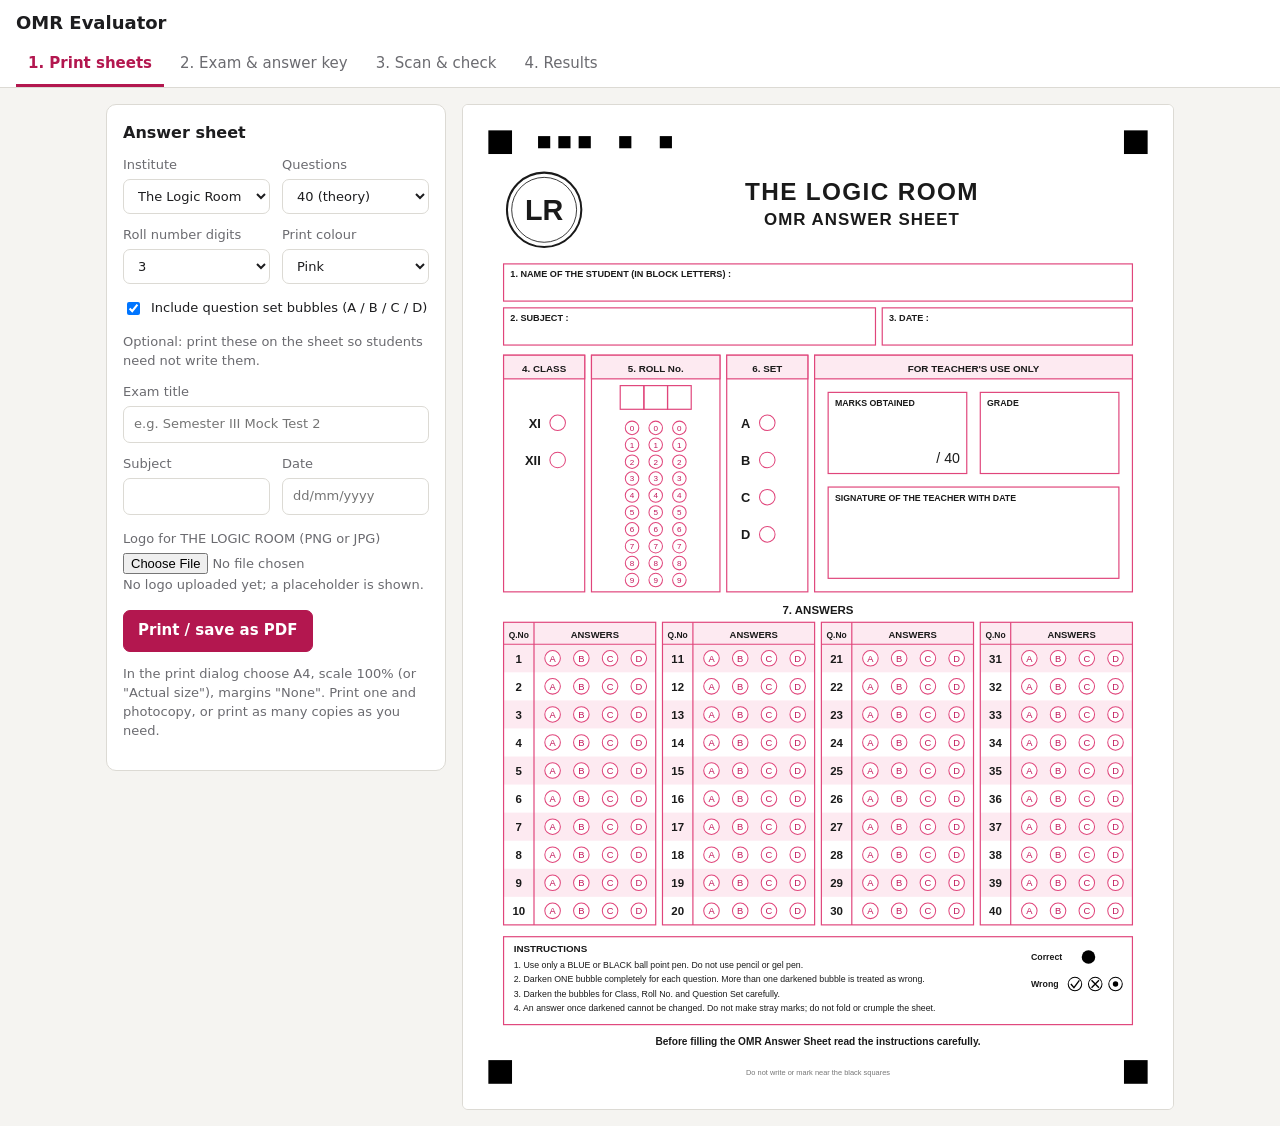
==== index.html @ fc364a1f "Add browser OMR evaluator: printable sheet, photo reader, marking and results Sheet maker for 35/40-" ====
<!doctype html>
<html lang="en">
<head>
<meta charset="utf-8">
<meta name="viewport" content="width=device-width, initial-scale=1">
<title>OMR Evaluator</title>
<link rel="stylesheet" href="css/style.css">
</head>
<body>
<header class="top no-print">
  <h1>OMR Evaluator</h1>
  <nav id="tabs">
    <button data-tab="sheet">1. Print sheets</button>
    <button data-tab="exam">2. Exam &amp; answer key</button>
    <button data-tab="scan">3. Scan &amp; check</button>
    <button data-tab="results">4. Results</button>
  </nav>
</header>
<main id="view" class="no-print"></main>
<div id="print-root"></div>
<script src="js/layout.js"></script>
<script src="js/sheet.js"></script>
<script src="js/scan.js"></script>
<script src="js/app.js"></script>
</body>
</html>
---- css/style.css ----
:root {
  --bg: #f5f4f1; --card: #fff; --ink: #1d1d1f; --muted: #6b6b70; --line: #dcdad4;
  --accent: #b3174f; --accent-soft: #fbe6ee; --ok: #1a7f43; --bad: #c62828; --warn: #a15c00; --warn-soft: #fff3d6;
}
* { box-sizing: border-box; }
body { margin: 0; background: var(--bg); color: var(--ink); font: 15px/1.45 system-ui, -apple-system, "Segoe UI", Roboto, sans-serif; }
.top { background: var(--card); border-bottom: 1px solid var(--line); padding: 10px 16px 0; position: sticky; top: 0; z-index: 5; }
.top h1 { margin: 0 0 8px; font-size: 18px; }
#tabs { display: flex; gap: 4px; overflow-x: auto; }
#tabs button { border: 0; background: none; padding: 9px 12px; font: inherit; color: var(--muted); border-bottom: 3px solid transparent; cursor: pointer; white-space: nowrap; }
#tabs button.on { color: var(--accent); border-color: var(--accent); font-weight: 600; }
main { max-width: 1100px; margin: 0 auto; padding: 16px; }
.card { background: var(--card); border: 1px solid var(--line); border-radius: 10px; padding: 16px; margin-bottom: 16px; }
.card h2 { margin: 0 0 12px; font-size: 16px; }
.grid { display: grid; grid-template-columns: repeat(auto-fit, minmax(170px, 1fr)); gap: 12px; }
label { display: block; font-size: 13px; color: var(--muted); }
label > input:not([type=checkbox]), label > select { display: block; width: 100%; margin-top: 4px; }
[hidden] { display: none !important; }
input, select, button { font: inherit; }
input[type=text], input[type=number], input[type=date], select { padding: 8px 10px; border: 1px solid var(--line); border-radius: 7px; background: #fff; color: var(--ink); min-width: 0; }
button.btn { padding: 9px 14px; border-radius: 7px; border: 1px solid var(--line); background: #fff; cursor: pointer; }
button.btn.primary { background: var(--accent); border-color: var(--accent); color: #fff; font-weight: 600; }
button.btn.danger { color: var(--bad); }
button.btn.small { padding: 4px 9px; font-size: 13px; }
.row { display: flex; gap: 10px; flex-wrap: wrap; align-items: center; }
.muted { color: var(--muted); font-size: 13px; }
.two { display: grid; grid-template-columns: minmax(0, 340px) minmax(0, 1fr); gap: 16px; align-items: start; }
@media (max-width: 800px) { .two { grid-template-columns: 1fr; } }
.preview { background: #fff; border: 1px solid var(--line); border-radius: 6px; overflow: hidden; }
.preview svg { display: block; width: 100%; height: auto; }

/* answer key and answer editors */
.keygrid { display: grid; grid-template-columns: repeat(auto-fill, minmax(150px, 1fr)); gap: 4px 14px; margin-top: 10px; }
.q { display: flex; align-items: center; gap: 3px; }
.q b { width: 26px; text-align: right; margin-right: 4px; font-size: 13px; }
.q button { width: 28px; height: 28px; border-radius: 50%; border: 1px solid var(--line); background: #fff; cursor: pointer; font-size: 12px; padding: 0; color: var(--muted); }
.q button.on { background: var(--ink); color: #fff; border-color: var(--ink); }
.q.right button.on { background: var(--ok); border-color: var(--ok); }
.q.wrong button.on { background: var(--bad); border-color: var(--bad); }
.q button.key { box-shadow: 0 0 0 2px var(--ok); }
.q.review b { background: var(--warn-soft); color: var(--warn); border-radius: 4px; }
.settabs button { padding: 5px 14px; border: 1px solid var(--line); background: #fff; cursor: pointer; }
.settabs button.on { background: var(--accent-soft); border-color: var(--accent); color: var(--accent); font-weight: 600; }

/* scanned sheets */
.sheetcard { display: grid; grid-template-columns: minmax(0, 300px) minmax(0, 1fr); gap: 16px; }
@media (max-width: 800px) { .sheetcard { grid-template-columns: 1fr; } }
.sheetcard img.page { width: 100%; border: 1px solid var(--line); border-radius: 6px; cursor: zoom-in; }
.sheetcard img.name { max-width: 100%; height: 44px; border: 1px solid var(--line); border-radius: 4px; display: block; margin-bottom: 6px; }
.score { font-size: 26px; font-weight: 700; }
.flag { background: var(--warn-soft); color: var(--warn); border-radius: 6px; padding: 6px 10px; font-size: 13px; margin: 6px 0; }
.err { background: #fdecec; color: var(--bad); border-radius: 6px; padding: 8px 10px; margin: 6px 0; }
.drop { border: 2px dashed var(--line); border-radius: 10px; padding: 22px; text-align: center; background: #fff; }
#zoom { position: fixed; inset: 0; background: rgba(0, 0, 0, .8); z-index: 20; overflow: auto; text-align: center; padding: 10px; cursor: zoom-out; }
#zoom img { max-width: none; width: min(1100px, 200vw); }

table { border-collapse: collapse; width: 100%; font-size: 14px; }
th, td { border-bottom: 1px solid var(--line); padding: 6px 8px; text-align: left; white-space: nowrap; }
th { font-size: 12px; color: var(--muted); text-transform: uppercase; letter-spacing: .03em; }
td.num, th.num { text-align: right; font-variant-numeric: tabular-nums; }
.scroll { overflow-x: auto; }
.bar { height: 8px; background: #eee; border-radius: 4px; min-width: 80px; }
.bar i { display: block; height: 100%; border-radius: 4px; background: var(--ok); }
tr.hard .bar i { background: var(--bad); }
.stats { display: grid; grid-template-columns: repeat(auto-fit, minmax(110px, 1fr)); gap: 10px; margin-bottom: 12px; }
.stats div { background: var(--bg); border-radius: 8px; padding: 10px; }
.stats b { display: block; font-size: 20px; }

#print-root { display: none; }
@media print {
  @page { size: A4; margin: 0; }
  .no-print { display: none !important; }
  body { background: #fff; }
  #print-root { display: block; }
  #print-root svg { display: block; width: 210mm; height: 297mm; }
}
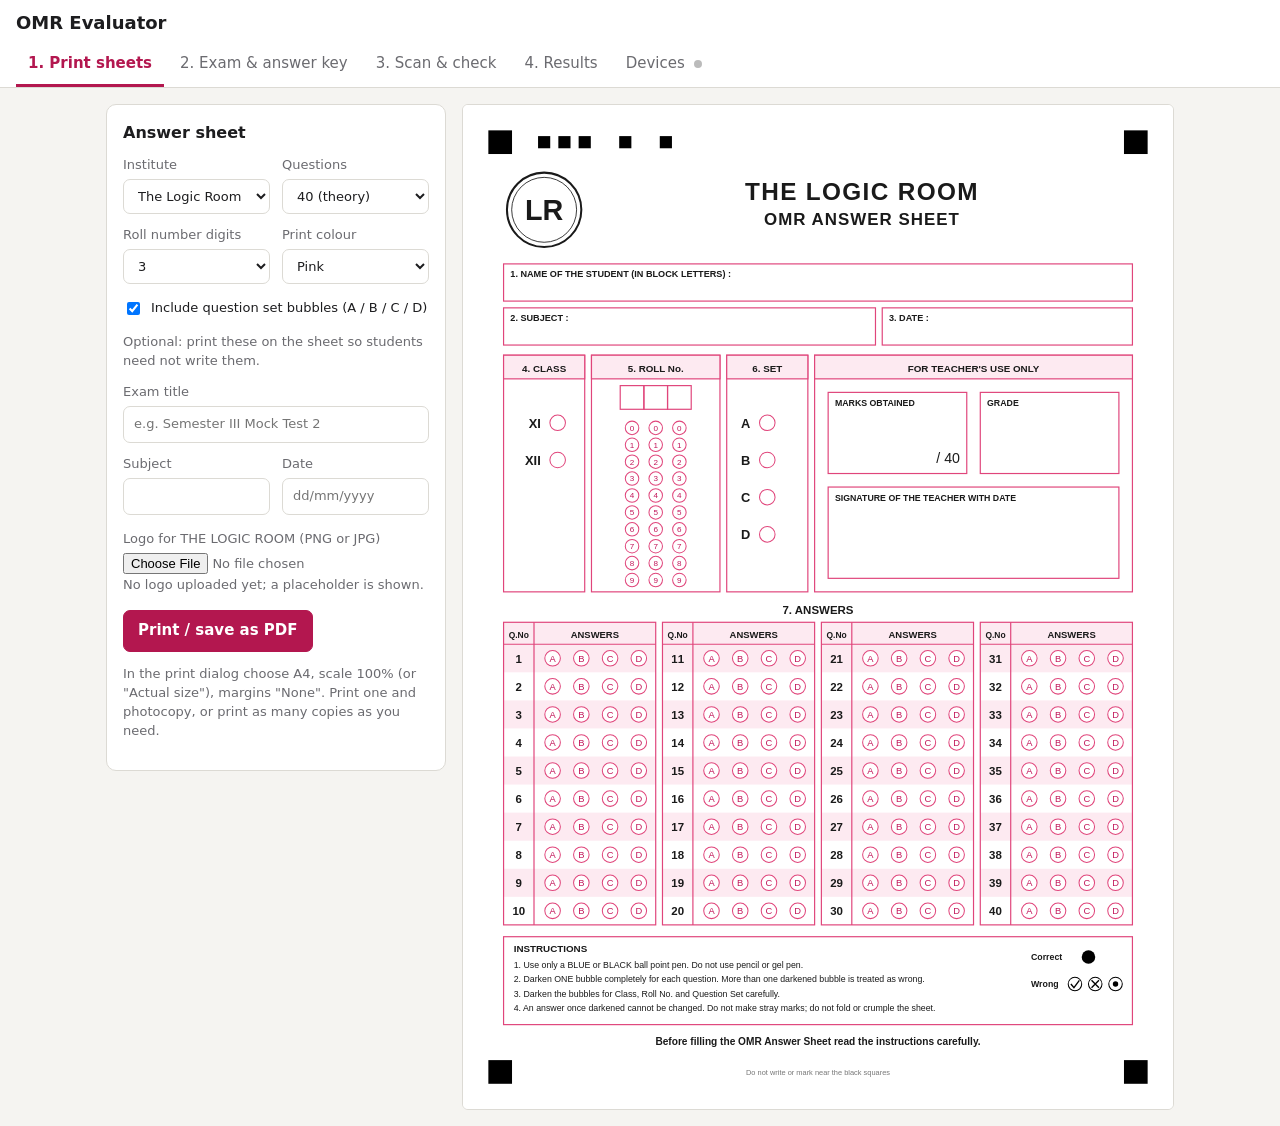
==== commit f19ea36d: "Add Cloudflare Pages hosting with D1 sync between devices A Pages Function stores exams, results and" ====
--- a/index.html
+++ b/index.html
@@ -4,6 +4,10 @@
 <meta charset="utf-8">
 <meta name="viewport" content="width=device-width, initial-scale=1">
 <title>OMR Evaluator</title>
+<meta name="theme-color" content="#b3174f">
+<link rel="manifest" href="manifest.webmanifest">
+<link rel="icon" href="icons/icon-192.png">
+<link rel="apple-touch-icon" href="icons/icon-192.png">
 <link rel="stylesheet" href="css/style.css">
 </head>
 <body>
@@ -14,6 +18,7 @@
     <button data-tab="exam">2. Exam &amp; answer key</button>
     <button data-tab="scan">3. Scan &amp; check</button>
     <button data-tab="results">4. Results</button>
+    <button data-tab="sync">Devices <span id="syncdot"></span></button>
   </nav>
 </header>
 <main id="view" class="no-print"></main>
@@ -22,5 +27,6 @@
 <script src="js/sheet.js"></script>
 <script src="js/scan.js"></script>
 <script src="js/app.js"></script>
+<script>if ('serviceWorker' in navigator && location.protocol === 'https:') navigator.serviceWorker.register('sw.js');</script>
 </body>
 </html>
--- a/css/style.css
+++ b/css/style.css
@@ -74,3 +74,7 @@
   #print-root { display: block; }
   #print-root svg { display: block; width: 210mm; height: 297mm; }
 }
+
+#syncdot { display: inline-block; width: 8px; height: 8px; border-radius: 50%; background: #bbb; margin-left: 4px; }
+#syncdot.ok { background: var(--ok); }
+#syncdot.bad { background: var(--bad); }
